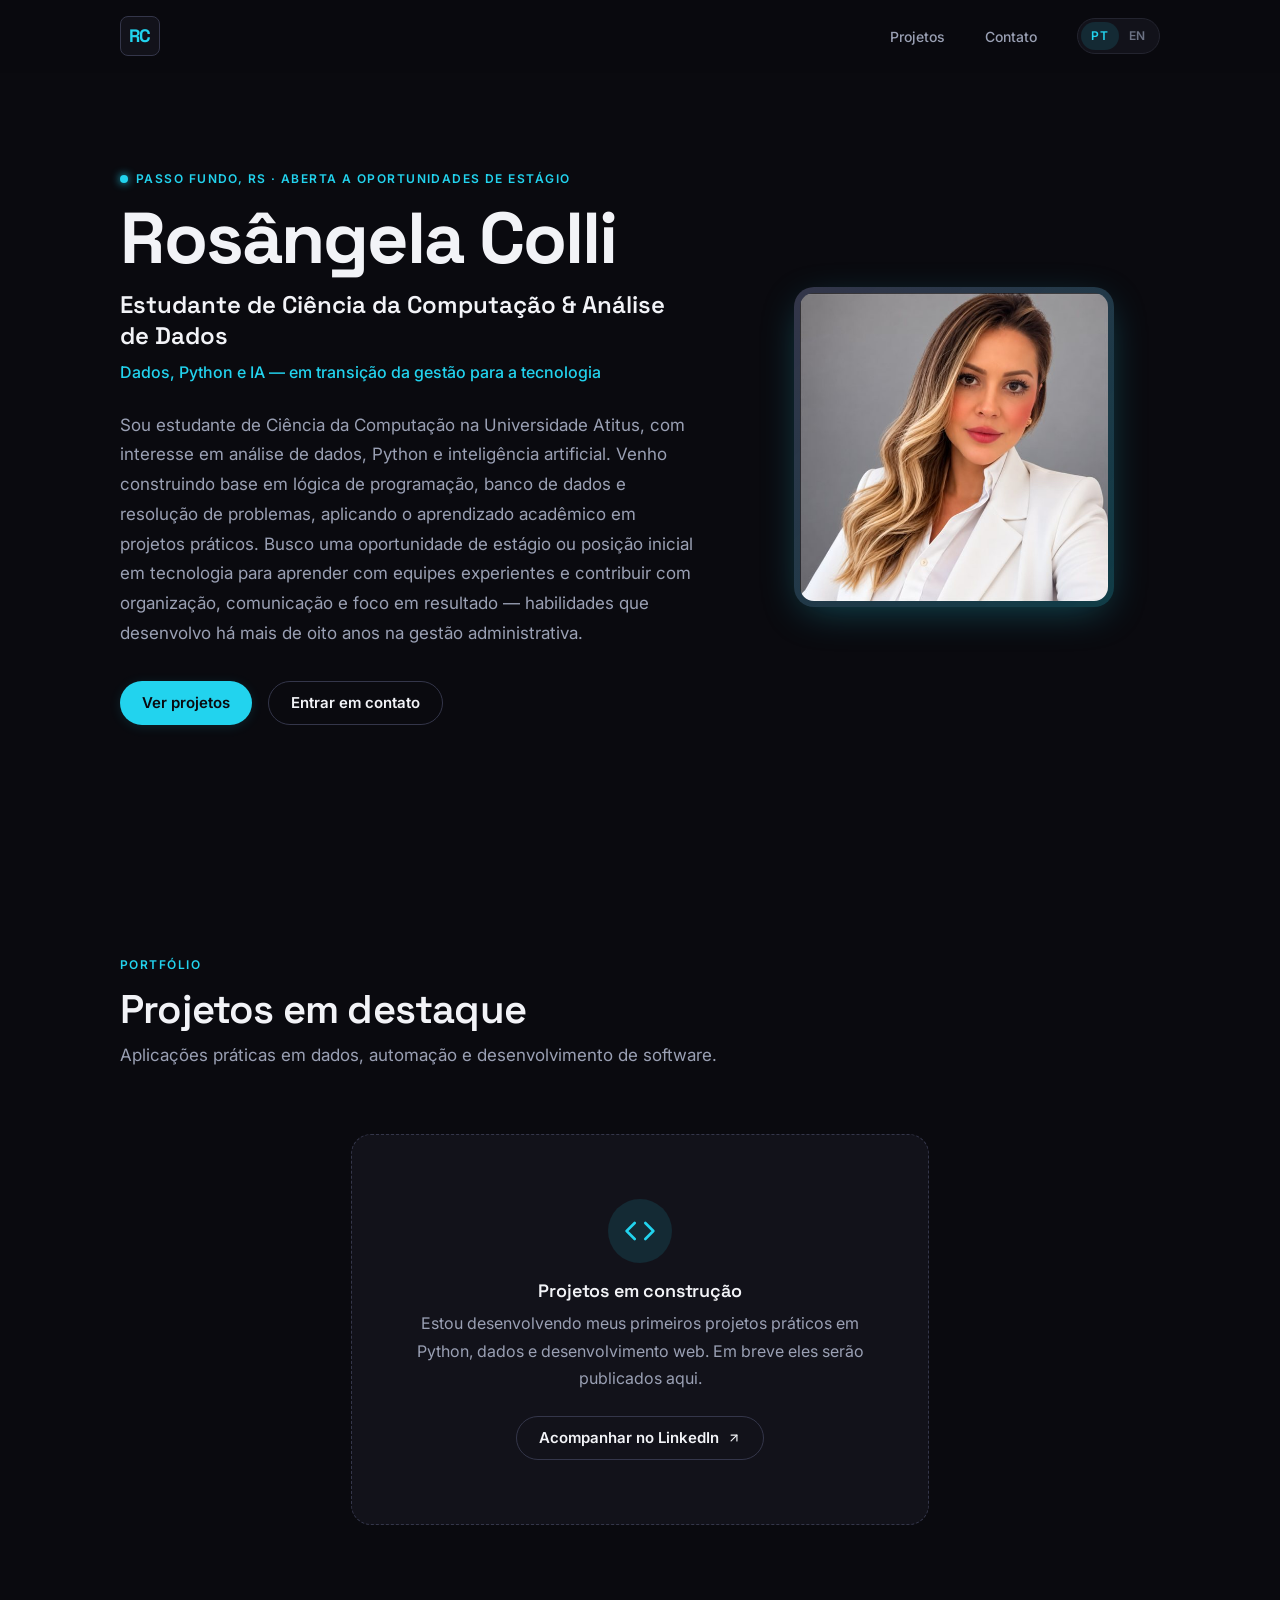
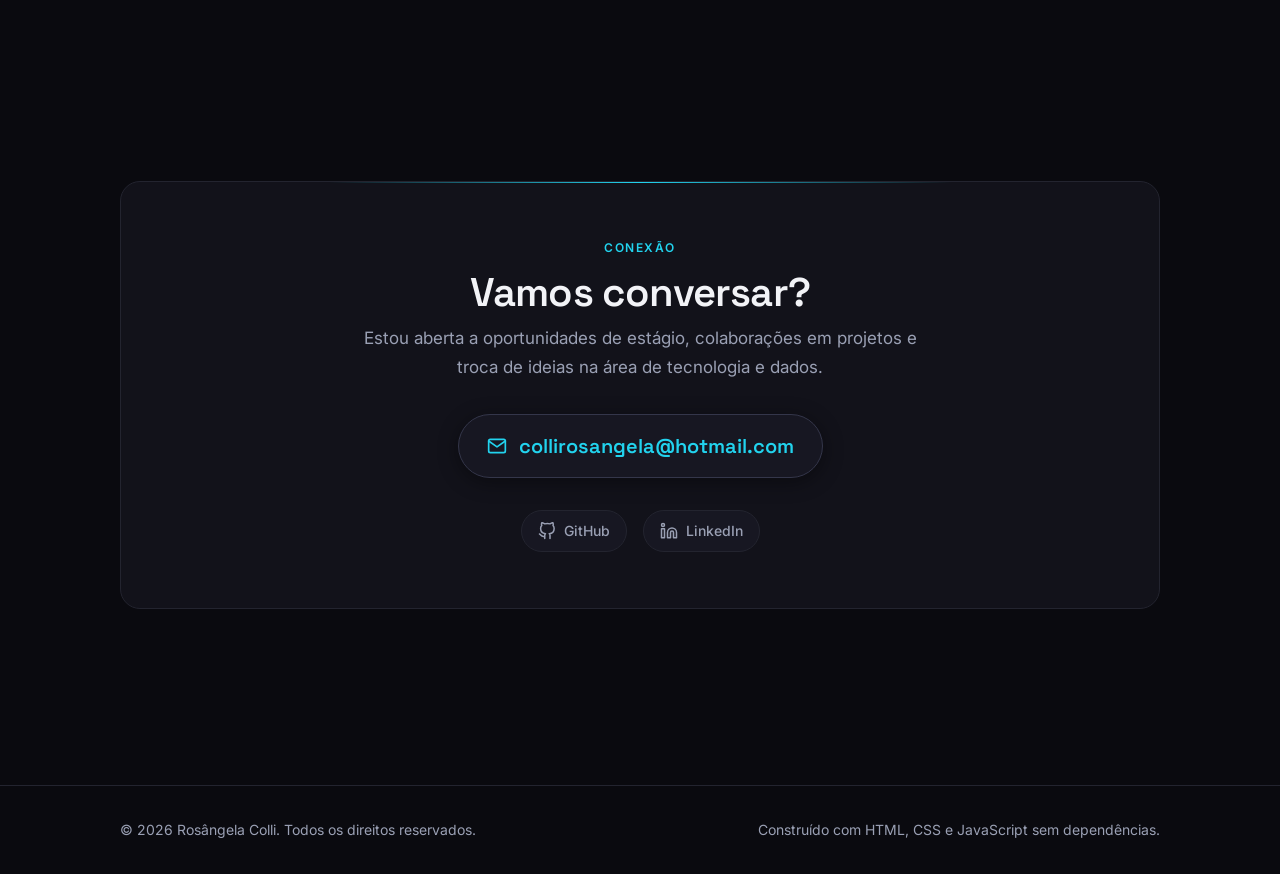
==== index.html @ 68113708 "cria estrutura inicial do site pessoal e portfólio" ====
<!DOCTYPE html>
<html lang="pt-BR">
<head>
  <meta charset="UTF-8">
  <meta name="viewport" content="width=device-width, initial-scale=1.0">
  <title data-i18n="meta.title">Rosângela Colli — Estudante de Ciência da Computação &amp; Análise de Dados</title>
  <meta name="description" content="Portfólio de Rosângela Colli. Estudante de Ciência da Computação e Análise de Dados. Projetos em Python, Dados e Inteligência Artificial." data-i18n-attr="content:meta.description">
  <meta name="author" content="Rosângela Colli">

  <!-- Open Graph / Redes Sociais -->
  <meta property="og:type" content="website">
  <meta property="og:url" content="https://rosangelacolli01-cloud.github.io/">
  <meta property="og:title" content="Rosângela Colli — Estudante de Ciência da Computação &amp; Análise de Dados">
  <meta property="og:description" content="Portfólio de Rosângela Colli. Estudante de Ciência da Computação e Análise de Dados. Projetos em Python, Dados e Inteligência Artificial.">
  <meta property="og:image" content="https://rosangelacolli01-cloud.github.io/assets/img/foto-perfil.jpg">
  
  <!-- Twitter Card -->
  <meta name="twitter:card" content="summary">
  <meta name="twitter:title" content="Rosângela Colli — Estudante de Ciência da Computação &amp; Análise de Dados">
  <meta name="twitter:description" content="Portfólio de Rosângela Colli. Estudante de Ciência da Computação e Análise de Dados.">
  <meta name="twitter:image" content="https://rosangelacolli01-cloud.github.io/assets/img/foto-perfil.jpg">

  <!-- Favicon -->
  <link rel="icon" type="image/svg+xml" href="assets/img/favicon.svg">

  <!-- Pré-conexão e Fontes Google (Space Grotesk & Inter) -->
  <link rel="preconnect" href="https://fonts.googleapis.com">
  <link rel="preconnect" href="https://fonts.gstatic.com" crossorigin>
  <link href="https://fonts.googleapis.com/css2?family=Inter:wght@400;500;600&family=Space+Grotesk:wght@600;700&display=swap" rel="stylesheet">

  <!-- Estilos CSS -->
  <link rel="stylesheet" href="assets/css/tokens.css">
  <link rel="stylesheet" href="assets/css/base.css">
  <link rel="stylesheet" href="assets/css/components.css">

  <!-- Dados Estruturados JSON-LD -->
  <script type="application/ld+json">
  {
    "@context": "https://schema.org",
    "@type": "Person",
    "name": "Rosângela Colli",
    "url": "https://rosangelacolli01-cloud.github.io/",
    "jobTitle": "Estudante de Ciência da Computação & Análise de Dados",
    "sameAs": [
      "https://github.com/rosangelacolli01-cloud",
      "https://www.linkedin.com/in/rosangelacolli"
    ]
  }
  </script>
</head>
<body>

  <!-- Link de Pular para o Conteúdo Acessível -->
  <a href="#main-content" class="skip-link" data-i18n="a11y.skip-link">Pular para o conteúdo principal</a>

  <!-- Cabeçalho Fixo -->
  <header class="site-header">
    <div class="container header-inner">
      <a href="#inicio" class="brand-mark" aria-label="Rosângela Colli — Início">RC</a>

      <div class="header-actions">
        <nav class="site-nav" aria-label="Navegação principal" data-i18n-attr="aria-label:a11y.nav-label">
          <ul class="nav-links">
            <li><a href="#projetos" class="nav-link" data-i18n="nav.projects">Projetos</a></li>
            <li><a href="#contato" class="nav-link" data-i18n="nav.contact">Contato</a></li>
          </ul>
        </nav>

        <!-- Seletor de Idioma -->
        <div class="lang-toggle" role="group" aria-label="Selecionar idioma" data-i18n-attr="aria-label:a11y.lang-select">
          <button type="button" class="lang-btn" data-lang-btn="pt" aria-pressed="true">PT</button>
          <button type="button" class="lang-btn" data-lang-btn="en" aria-pressed="false">EN</button>
        </div>
      </div>
    </div>
  </header>

  <main id="main-content">

    <!-- Seção Hero -->
    <section id="inicio" class="hero-section" aria-labelledby="hero-name">
      <div class="container">
        <div class="hero-grid">
          <div class="hero-content reveal">
            <div class="eyebrow">
              <span class="pulse-dot" aria-hidden="true"></span>
              <span data-i18n="hero.eyebrow">Passo Fundo, RS · Aberta a oportunidades de estágio</span>
            </div>
            <h1 id="hero-name" class="hero-title" data-i18n="hero.name">Rosângela Colli</h1>
            <p class="hero-role" data-i18n="hero.role">Estudante de Ciência da Computação &amp; Análise de Dados</p>
            <p class="hero-subtitle" data-i18n="hero.subtitle">Dados, Python e IA — em transição da gestão para a tecnologia</p>
            <p class="hero-bio" data-i18n="hero.bio">
              Sou estudante de Ciência da Computação na Universidade Atitus, com interesse em análise de dados, Python e inteligência artificial. Venho construindo base em lógica de programação, banco de dados e resolução de problemas, aplicando o aprendizado acadêmico em projetos práticos. Busco uma oportunidade de estágio ou posição inicial em tecnologia para aprender com equipes experientes e contribuir com organização, comunicação e foco em resultado — habilidades que desenvolvo há mais de oito anos na gestão administrativa.
            </p>
            <div class="hero-cta-group">
              <a href="#projetos" class="btn btn-primary" data-i18n="hero.cta-projects">Ver projetos</a>
              <a href="#contato" class="btn btn-ghost" data-i18n="hero.cta-contact">Entrar em contato</a>
            </div>
          </div>

          <div class="hero-media reveal">
            <div class="profile-frame">
              <img src="assets/img/foto-perfil.jpg" alt="Foto de perfil de Rosângela Colli" class="profile-img" width="600" height="600" data-i18n-attr="alt:a11y.profile-photo">
            </div>
          </div>
        </div>
      </div>
    </section>

    <!-- Seção Projetos -->
    <section id="projetos" class="content-section" aria-labelledby="projects-heading">
      <div class="container">
        <div class="section-header reveal">
          <span class="eyebrow" data-i18n="projects.eyebrow">Portfólio</span>
          <h2 id="projects-heading" class="section-title" data-i18n="projects.title">Projetos em destaque</h2>
          <p class="section-subtitle" data-i18n="projects.subtitle">Aplicações práticas em dados, automação e desenvolvimento de software.</p>
        </div>

        <div id="projects-container" class="projects-grid reveal">
          <!-- Fallback Estático Sem JS (Estado Vazio Aprovado) -->
          <div class="empty-state-card">
            <div class="empty-state-icon" aria-hidden="true">
              <svg width="32" height="32" viewBox="0 0 24 24" fill="none" stroke="currentColor" stroke-width="2" stroke-linecap="round" stroke-linejoin="round">
                <polyline points="16 18 22 12 16 6"></polyline>
                <polyline points="8 6 2 12 8 18"></polyline>
              </svg>
            </div>
            <h3 class="empty-state-title font-display" data-i18n="projects.empty-title">Projetos em construção</h3>
            <p class="empty-state-desc" data-i18n="projects.empty-desc">
              Estou desenvolvendo meus primeiros projetos práticos em Python, dados e desenvolvimento web. Em breve eles serão publicados aqui.
            </p>
            <a href="https://www.linkedin.com/in/rosangelacolli" target="_blank" rel="noopener noreferrer" class="btn btn-ghost">
              <span data-i18n="projects.empty-cta">Acompanhar no LinkedIn</span>
              <svg width="14" height="14" viewBox="0 0 24 24" fill="none" stroke="currentColor" stroke-width="2" stroke-linecap="round" stroke-linejoin="round" aria-hidden="true">
                <line x1="7" y1="17" x2="17" y2="7"></line>
                <polyline points="7 7 17 7 17 17"></polyline>
              </svg>
              <span class="sr-only" data-i18n="a11y.external-link">abre em nova aba</span>
            </a>
          </div>
        </div>
      </div>
    </section>

    <!-- Seção Contato -->
    <section id="contato" class="content-section" aria-labelledby="contact-heading">
      <div class="container">
        <div class="contact-box reveal">
          <span class="eyebrow" data-i18n="contact.eyebrow">Conexão</span>
          <h2 id="contact-heading" class="section-title" data-i18n="contact.title">Vamos conversar?</h2>
          <p class="contact-desc" data-i18n="contact.subtitle">
            Estou aberta a oportunidades de estágio, colaborações em projetos e troca de ideias na área de tecnologia e dados.
          </p>

          <a href="mailto:collirosangela@hotmail.com?subject=Contato%20pelo%20portf%C3%B3lio%20%E2%80%94%20Ros%C3%A2ngela%20Colli" class="email-highlight-link">
            <svg width="20" height="20" viewBox="0 0 24 24" fill="none" stroke="currentColor" stroke-width="2" stroke-linecap="round" stroke-linejoin="round" aria-hidden="true">
              <path d="M4 4h16c1.1 0 2 .9 2 2v12c0 1.1-.9 2-2 2H4c-1.1 0-2-.9-2-2V6c0-1.1.9-2 2-2z"></path>
              <polyline points="22,6 12,13 2,6"></polyline>
            </svg>
            <span>collirosangela@hotmail.com</span>
          </a>

          <ul class="social-links-list">
            <li>
              <a href="https://github.com/rosangelacolli01-cloud" target="_blank" rel="noopener noreferrer" class="social-pill">
                <svg width="18" height="18" viewBox="0 0 24 24" fill="none" stroke="currentColor" stroke-width="2" stroke-linecap="round" stroke-linejoin="round" aria-hidden="true">
                  <path d="M9 19c-5 1.5-5-2.5-7-3m14 6v-3.87a3.37 3.37 0 0 0-.94-2.61c3.14-.35 6.44-1.54 6.44-7A5.44 5.44 0 0 0 20 4.77 5.07 5.07 0 0 0 19.91 1S18.73.65 16 2.48a13.38 13.38 0 0 0-7 0C6.27.65 5.09 1 5.09 1A5.07 5.07 0 0 0 5 4.77a5.44 5.44 0 0 0-1.5 3.78c0 5.42 3.3 6.61 6.44 7A3.37 3.37 0 0 0 9 18.13V22"></path>
                </svg>
                <span data-i18n="contact.social-github">GitHub</span>
                <span class="sr-only" data-i18n="a11y.external-link">abre em nova aba</span>
              </a>
            </li>
            <li>
              <a href="https://www.linkedin.com/in/rosangelacolli" target="_blank" rel="noopener noreferrer" class="social-pill">
                <svg width="18" height="18" viewBox="0 0 24 24" fill="none" stroke="currentColor" stroke-width="2" stroke-linecap="round" stroke-linejoin="round" aria-hidden="true">
                  <path d="M16 8a6 6 0 0 1 6 6v7h-4v-7a2 2 0 0 0-2-2 2 2 0 0 0-2 2v7h-4v-7a6 6 0 0 1 6-6z"></path>
                  <rect x="2" y="9" width="4" height="12"></rect>
                  <circle cx="4" cy="4" r="2"></circle>
                </svg>
                <span data-i18n="contact.social-linkedin">LinkedIn</span>
                <span class="sr-only" data-i18n="a11y.external-link">abre em nova aba</span>
              </a>
            </li>
          </ul>
        </div>
      </div>
    </section>

  </main>

  <!-- Rodapé -->
  <footer class="site-footer">
    <div class="container footer-inner">
      <p>
        &copy; <span id="current-year">2026</span> Rosângela Colli. <span data-i18n="footer.rights">Todos os direitos reservados.</span>
      </p>
      <p data-i18n="footer.built-with">
        Construído com HTML, CSS e JavaScript sem dependências.
      </p>
    </div>
  </footer>

  <!-- Script Principal Modular -->
  <script type="module" src="assets/js/main.js"></script>
</body>
</html>
---- assets/css/tokens.css ----
/**
 * Design Tokens — Rosângela Colli Portfolio
 * Fonte da verdade: AGENTS.md §4.2–4.4
 */

:root {
  /* Superfícies */
  --bg:            #0a0a0f;  /* fundo da página */
  --bg-elevated:   #12121a;  /* cards, header */
  --bg-subtle:     #171722;  /* hover, inputs */
  --border:        #23242f;  /* bordas 1px */
  --border-strong: #34364a;

  /* Texto */
  --text:          #f2f3f7;
  --text-muted:    #9aa0b4;
  --text-faint:    #6b7183;

  /* Acento */
  --accent:        #22d3ee;
  --accent-strong: #06b6d4;
  --accent-soft:   rgba(34, 211, 238, 0.12);
  --accent-glow:   rgba(34, 211, 238, 0.35);

  /* Semânticas */
  --focus-ring:    #22d3ee;
  --danger:        #f87171;

  /* Tipografia */
  --font-display: 'Space Grotesk', system-ui, -apple-system, BlinkMacSystemFont, 'Segoe UI', Roboto, sans-serif;
  --font-body:    'Inter', system-ui, -apple-system, BlinkMacSystemFont, 'Segoe UI', Roboto, sans-serif;

  /* Espaçamento base 4px */
  --space-1:  0.25rem;  /* 4px */
  --space-2:  0.5rem;   /* 8px */
  --space-3:  0.75rem;  /* 12px */
  --space-4:  1rem;     /* 16px */
  --space-6:  1.5rem;   /* 24px */
  --space-8:  2rem;     /* 32px */
  --space-12: 3rem;     /* 48px */
  --space-16: 4rem;     /* 64px */
  --space-24: 6rem;     /* 96px */
  --space-32: 8rem;     /* 128px */

  /* Raio de curvatura */
  --radius-sm:   8px;
  --radius:      14px;
  --radius-lg:   20px;
  --radius-full: 999px;

  /* Layout */
  --container-max: 1120px;
  --container-padding: clamp(1.25rem, 5vw, 2.5rem);
  --section-padding: clamp(4rem, 10vw, 8rem);

  /* Transições suaves */
  --transition-fast: 150ms cubic-bezier(0.4, 0, 0.2, 1);
  --transition-normal: 240ms cubic-bezier(0.4, 0, 0.2, 1);
}
---- assets/css/base.css ----
/**
 * Base CSS — Reset, Tipografia e Fundamentos Acessíveis
 * Fonte da verdade: AGENTS.md §4.3 & §8
 */

*,
*::before,
*::after {
  box-sizing: border-box;
  margin: 0;
  padding: 0;
}

html {
  scroll-behavior: smooth;
  -webkit-text-size-adjust: 100%;
  color-scheme: dark;
}

body {
  min-height: 100vh;
  background-color: var(--bg);
  color: var(--text);
  font-family: var(--font-body);
  font-size: 1.0625rem;
  line-height: 1.7;
  text-rendering: optimizeLegibility;
  -webkit-font-smoothing: antialiased;
  -moz-osx-font-smoothing: grayscale;
  overflow-x: hidden;
}

/* Tipografia */
h1, h2, h3, h4, .font-display {
  font-family: var(--font-display);
  color: var(--text);
  font-feature-settings: "cv02", "cv03", "cv04", "cv11";
  text-wrap: balance;
}

h1 {
  font-size: clamp(2.5rem, 6vw, 4.5rem);
  font-weight: 700;
  line-height: 1.05;
  letter-spacing: -0.03em;
}

h2 {
  font-size: clamp(1.75rem, 3.5vw, 2.5rem);
  font-weight: 600;
  line-height: 1.15;
  letter-spacing: -0.02em;
}

h3 {
  font-size: 1.125rem;
  font-weight: 600;
  line-height: 1.3;
  letter-spacing: -0.01em;
}

p {
  max-width: 65ch;
  color: var(--text-muted);
}

a {
  color: inherit;
  text-decoration: none;
  transition: color var(--transition-fast);
}

img, svg {
  display: block;
  max-width: 100%;
}

button {
  font: inherit;
  border: none;
  background: none;
  cursor: pointer;
  color: inherit;
}

/* Foco Acessível Obrigatório */
:focus-visible {
  outline: 2px solid var(--focus-ring);
  outline-offset: 3px;
}

:focus:not(:focus-visible) {
  outline: none;
}

/* Skip link acessível */
.skip-link {
  position: absolute;
  top: -100px;
  left: 1.5rem;
  z-index: 1000;
  padding: 0.75rem 1.25rem;
  background: var(--accent);
  color: #0a0a0f;
  font-weight: 600;
  font-size: 0.875rem;
  border-radius: var(--radius-sm);
  box-shadow: 0 4px 20px var(--accent-glow);
  transition: top var(--transition-fast);
}

.skip-link:focus {
  top: 1.5rem;
}

/* Utilitário para leitores de tela */
.sr-only {
  position: absolute;
  width: 1px;
  height: 1px;
  padding: 0;
  margin: -1px;
  overflow: hidden;
  clip: rect(0, 0, 0, 0);
  white-space: nowrap;
  border: 0;
}

/* Container de layout */
.container {
  width: 100%;
  max-width: var(--container-max);
  margin-inline: auto;
  padding-inline: var(--container-padding);
}

/* Respeito a preferências de movimento reduzido */
@media (prefers-reduced-motion: reduce) {
  html {
    scroll-behavior: auto;
  }

  *,
  *::before,
  *::after {
    animation-duration: 0.01ms !important;
    animation-iteration-count: 1 !important;
    transition-duration: 0.01ms !important;
    scroll-behavior: auto !important;
  }
}
---- assets/css/components.css ----
/**
 * Components CSS — Rosângela Colli Portfolio
 * Design System: Dark moderno, técnico e elegante
 */

/* ==========================================================================
   Header & Navegação
   ========================================================================== */

.site-header {
  position: sticky;
  top: 0;
  z-index: 100;
  width: 100%;
  background-color: rgba(10, 10, 15, 0.85);
  backdrop-filter: blur(12px);
  -webkit-backdrop-filter: blur(12px);
  border-bottom: 1px solid transparent;
  transition: border-color var(--transition-normal), background-color var(--transition-normal);
}

.site-header.scrolled {
  border-bottom-color: var(--border);
  background-color: rgba(10, 10, 15, 0.95);
}

.header-inner {
  display: flex;
  align-items: center;
  justify-content: space-between;
  height: 4.5rem;
  gap: var(--space-4);
}

/* Monograma */
.brand-mark {
  display: inline-flex;
  align-items: center;
  justify-content: center;
  width: 2.5rem;
  height: 2.5rem;
  border-radius: var(--radius-sm);
  background-color: var(--bg-elevated);
  border: 1px solid var(--border-strong);
  color: var(--accent);
  font-family: var(--font-display);
  font-weight: 700;
  font-size: 1.125rem;
  letter-spacing: -0.04em;
  transition: border-color var(--transition-fast), box-shadow var(--transition-fast), transform var(--transition-fast);
}

.brand-mark:hover {
  border-color: var(--accent);
  box-shadow: 0 0 16px var(--accent-glow);
  transform: translateY(-1px);
}

/* Links do Header */
.header-actions {
  display: flex;
  align-items: center;
  gap: clamp(1rem, 3vw, 2rem);
}

.nav-links {
  display: flex;
  align-items: center;
  gap: clamp(0.75rem, 2.5vw, 1.5rem);
  list-style: none;
}

.nav-link {
  font-size: 0.875rem;
  font-weight: 500;
  color: var(--text-muted);
  padding: 0.375rem 0.5rem;
  border-radius: var(--radius-sm);
  transition: color var(--transition-fast);
}

.nav-link:hover {
  color: var(--text);
}

.nav-link.active {
  color: var(--accent);
}

/* Seletor de Idioma */
.lang-toggle {
  display: inline-flex;
  align-items: center;
  padding: 0.2rem;
  background-color: var(--bg-elevated);
  border: 1px solid var(--border);
  border-radius: var(--radius-full);
}

.lang-btn {
  font-size: 0.75rem;
  font-weight: 600;
  letter-spacing: 0.05em;
  color: var(--text-faint);
  padding: 0.25rem 0.625rem;
  border-radius: var(--radius-full);
  transition: all var(--transition-fast);
}

.lang-btn:hover {
  color: var(--text);
}

.lang-btn[aria-pressed="true"] {
  background-color: var(--accent-soft);
  color: var(--accent);
}

/* ==========================================================================
   Botões e Links de Ação
   ========================================================================== */

.btn {
  display: inline-flex;
  align-items: center;
  justify-content: center;
  gap: var(--space-2);
  padding: 0.75rem 1.375rem;
  font-size: 0.9375rem;
  font-weight: 600;
  border-radius: var(--radius-full);
  line-height: 1.2;
  white-space: nowrap;
  transition: all var(--transition-fast);
  cursor: pointer;
}

.btn-primary {
  background-color: var(--accent);
  color: #0a0a0f;
  box-shadow: 0 2px 12px var(--accent-soft);
}

.btn-primary:hover {
  background-color: var(--accent-strong);
  box-shadow: 0 4px 20px var(--accent-glow);
  transform: translateY(-1px);
}

.btn-primary:active {
  transform: scale(0.98);
}

.btn-ghost {
  background-color: transparent;
  color: var(--text);
  border: 1px solid var(--border-strong);
}

.btn-ghost:hover {
  border-color: var(--accent);
  color: var(--accent);
  background-color: var(--accent-soft);
  transform: translateY(-1px);
}

.btn-ghost:active {
  transform: scale(0.98);
}

/* ==========================================================================
   Eyebrow / Badges
   ========================================================================== */

.eyebrow {
  display: inline-flex;
  align-items: center;
  gap: 0.5rem;
  font-size: 0.75rem;
  font-weight: 600;
  text-transform: uppercase;
  letter-spacing: 0.12em;
  color: var(--accent);
  margin-bottom: var(--space-3);
}

.pulse-dot {
  width: 8px;
  height: 8px;
  border-radius: 50%;
  background-color: var(--accent);
  box-shadow: 0 0 8px var(--accent);
  animation: pulse 2s infinite ease-in-out;
}

@keyframes pulse {
  0%, 100% {
    opacity: 1;
    transform: scale(1);
  }
  50% {
    opacity: 0.4;
    transform: scale(0.85);
  }
}

/* ==========================================================================
   Seção Hero
   ========================================================================== */

.hero-section {
  padding-block: clamp(3rem, 8vw, 6rem);
}

.hero-grid {
  display: grid;
  grid-template-columns: 1fr;
  gap: var(--space-8);
  align-items: center;
}

@media (min-width: 900px) {
  .hero-grid {
    grid-template-columns: 1.4fr 1fr;
    gap: var(--space-12);
  }
}

.hero-content {
  display: flex;
  flex-direction: column;
}

.hero-title {
  margin-bottom: var(--space-3);
}

.hero-role {
  font-family: var(--font-display);
  font-size: clamp(1.125rem, 2.5vw, 1.5rem);
  font-weight: 600;
  color: var(--text);
  line-height: 1.3;
  margin-bottom: var(--space-2);
}

.hero-subtitle {
  font-size: 1rem;
  font-weight: 500;
  color: var(--accent);
  margin-bottom: var(--space-6);
}

.hero-bio {
  font-size: 1.0625rem;
  color: var(--text-muted);
  line-height: 1.75;
  margin-bottom: var(--space-8);
}

.hero-cta-group {
  display: flex;
  flex-wrap: wrap;
  gap: var(--space-4);
}

.hero-media {
  display: flex;
  justify-content: center;
  align-items: center;
}

.profile-frame {
  position: relative;
  width: clamp(220px, 45vw, 320px);
  aspect-ratio: 1 / 1;
  border-radius: var(--radius-lg);
  padding: 6px;
  background: linear-gradient(135deg, var(--border-strong) 0%, rgba(34, 211, 238, 0.25) 100%);
  box-shadow: 0 10px 40px -10px var(--accent-glow);
}

.profile-img {
  width: 100%;
  height: 100%;
  object-fit: cover;
  border-radius: calc(var(--radius-lg) - 6px);
  background-color: var(--bg-elevated);
}

/* ==========================================================================
   Seções Gerais e Cabeçalhos
   ========================================================================== */

.content-section {
  padding-block: var(--section-padding);
}

.section-header {
  margin-bottom: clamp(2.5rem, 5vw, 4rem);
}

.section-header.text-center {
  text-align: center;
}

.section-header.text-center .eyebrow {
  justify-content: center;
}

.section-header.text-center p {
  margin-inline: auto;
}

.section-title {
  margin-bottom: var(--space-2);
}

.section-subtitle {
  font-size: 1.0625rem;
  color: var(--text-muted);
}

/* ==========================================================================
   Grid de Projetos e Cards
   ========================================================================== */

.projects-grid {
  display: grid;
  grid-template-columns: 1fr;
  gap: 1.5rem;
}

@media (min-width: 640px) {
  .projects-grid {
    grid-template-columns: repeat(auto-fit, minmax(300px, 1fr));
  }
}

.project-card {
  display: flex;
  flex-direction: column;
  background-color: var(--bg-elevated);
  border: 1px solid var(--border);
  border-radius: var(--radius);
  overflow: hidden;
  transition: transform 180ms ease, border-color 180ms ease, box-shadow 180ms ease;
}

.project-card:hover,
.project-card:focus-within {
  transform: translateY(-2px);
  border-color: var(--accent);
  box-shadow: 0 8px 30px -10px var(--accent-soft);
}

.project-card-media {
  position: relative;
  width: 100%;
  aspect-ratio: 16 / 10;
  background-color: var(--bg-subtle);
  border-bottom: 1px solid var(--border);
  overflow: hidden;
}

.project-card-img {
  width: 100%;
  height: 100%;
  object-fit: cover;
}

.project-placeholder {
  display: flex;
  align-items: center;
  justify-content: center;
  width: 100%;
  height: 100%;
  font-family: var(--font-display);
  font-size: 2rem;
  font-weight: 700;
  color: var(--accent);
  background: radial-gradient(circle at center, var(--bg-subtle) 0%, var(--bg-elevated) 100%);
}

.project-card-body {
  display: flex;
  flex-direction: column;
  flex: 1;
  padding: 1.5rem;
}

.project-card-header {
  display: flex;
  align-items: baseline;
  justify-content: space-between;
  gap: var(--space-2);
  margin-bottom: var(--space-2);
}

.project-card-title {
  color: var(--text);
}

.project-card-year {
  font-size: 0.8125rem;
  font-weight: 500;
  color: var(--text-faint);
}

.project-card-desc {
  font-size: 0.9375rem;
  color: var(--text-muted);
  line-height: 1.6;
  margin-bottom: var(--space-4);
  display: -webkit-box;
  -webkit-line-clamp: 3;
  -webkit-box-orient: vertical;
  overflow: hidden;
}

.project-tags {
  display: flex;
  flex-wrap: wrap;
  gap: 0.5rem;
  margin-top: auto;
  margin-bottom: var(--space-4);
  list-style: none;
}

.tag-item {
  font-size: 0.75rem;
  font-weight: 500;
  color: var(--text-muted);
  background-color: var(--bg-subtle);
  border: 1px solid var(--border);
  padding: 0.25rem 0.625rem;
  border-radius: var(--radius-full);
}

.project-links {
  display: flex;
  align-items: center;
  gap: var(--space-4);
  padding-top: var(--space-3);
  border-top: 1px solid var(--border);
}

.project-link-item {
  display: inline-flex;
  align-items: center;
  gap: 0.375rem;
  font-size: 0.875rem;
  font-weight: 600;
  color: var(--text);
  transition: color var(--transition-fast);
}

.project-link-item:hover {
  color: var(--accent);
}

/* Estado Vazio de Projetos */
.empty-state-card {
  display: flex;
  flex-direction: column;
  align-items: center;
  text-align: center;
  padding: clamp(2.5rem, 6vw, 4rem) clamp(1.5rem, 4vw, 3rem);
  background-color: var(--bg-elevated);
  border: 1px dashed var(--border-strong);
  border-radius: var(--radius-lg);
  max-width: 680px;
  margin-inline: auto;
}

.empty-state-icon {
  display: inline-flex;
  align-items: center;
  justify-content: center;
  width: 4rem;
  height: 4rem;
  border-radius: var(--radius-full);
  background-color: var(--accent-soft);
  color: var(--accent);
  margin-bottom: var(--space-4);
}

.empty-state-title {
  margin-bottom: var(--space-2);
}

.empty-state-desc {
  font-size: 1rem;
  color: var(--text-muted);
  max-width: 48ch;
  margin-bottom: var(--space-6);
}

/* ==========================================================================
   Seção Contato
   ========================================================================== */

.contact-box {
  background-color: var(--bg-elevated);
  border: 1px solid var(--border);
  border-radius: var(--radius-lg);
  padding: clamp(2rem, 5vw, 3.5rem);
  text-align: center;
  display: flex;
  flex-direction: column;
  align-items: center;
  position: relative;
  overflow: hidden;
}

.contact-box::before {
  content: '';
  position: absolute;
  top: 0;
  left: 50%;
  transform: translateX(-50%);
  width: 60%;
  height: 1px;
  background: linear-gradient(90deg, transparent 0%, var(--accent) 50%, transparent 100%);
}

.contact-desc {
  max-width: 54ch;
  margin-inline: auto;
  margin-bottom: var(--space-8);
}

.email-highlight-link {
  display: inline-flex;
  align-items: center;
  gap: 0.75rem;
  background-color: var(--bg-subtle);
  border: 1px solid var(--border-strong);
  padding: 0.875rem 1.75rem;
  border-radius: var(--radius-full);
  font-family: var(--font-display);
  font-size: clamp(1rem, 2.5vw, 1.25rem);
  font-weight: 600;
  color: var(--accent);
  box-shadow: 0 4px 20px rgba(0, 0, 0, 0.4);
  transition: all var(--transition-fast);
  margin-bottom: var(--space-8);
  word-break: break-all;
}

.email-highlight-link:hover {
  border-color: var(--accent);
  background-color: var(--accent-soft);
  transform: translateY(-2px);
  box-shadow: 0 8px 24px var(--accent-glow);
}

.social-links-list {
  display: flex;
  align-items: center;
  justify-content: center;
  gap: var(--space-4);
  list-style: none;
  flex-wrap: wrap;
}

.social-pill {
  display: inline-flex;
  align-items: center;
  gap: 0.5rem;
  padding: 0.5rem 1rem;
  font-size: 0.875rem;
  font-weight: 500;
  color: var(--text-muted);
  background-color: var(--bg-subtle);
  border: 1px solid var(--border);
  border-radius: var(--radius-full);
  transition: all var(--transition-fast);
}

.social-pill:hover {
  color: var(--text);
  border-color: var(--border-strong);
  background-color: var(--bg);
}

/* ==========================================================================
   Footer
   ========================================================================== */

.site-footer {
  border-top: 1px solid var(--border);
  padding-block: var(--space-8);
  margin-top: var(--space-12);
  background-color: var(--bg);
}

.footer-inner {
  display: flex;
  flex-direction: column;
  gap: var(--space-3);
  align-items: center;
  text-align: center;
  font-size: 0.875rem;
  color: var(--text-faint);
}

@media (min-width: 640px) {
  .footer-inner {
    flex-direction: row;
    justify-content: space-between;
    text-align: left;
  }
}

/* ==========================================================================
   Microinterações & Animações
   ========================================================================== */

.reveal {
  opacity: 0;
  transform: translateY(8px);
  transition: opacity 400ms cubic-bezier(0.2, 0.7, 0.3, 1), transform 400ms cubic-bezier(0.2, 0.7, 0.3, 1);
  will-change: opacity, transform;
}

.reveal.is-visible {
  opacity: 1;
  transform: translateY(0);
}
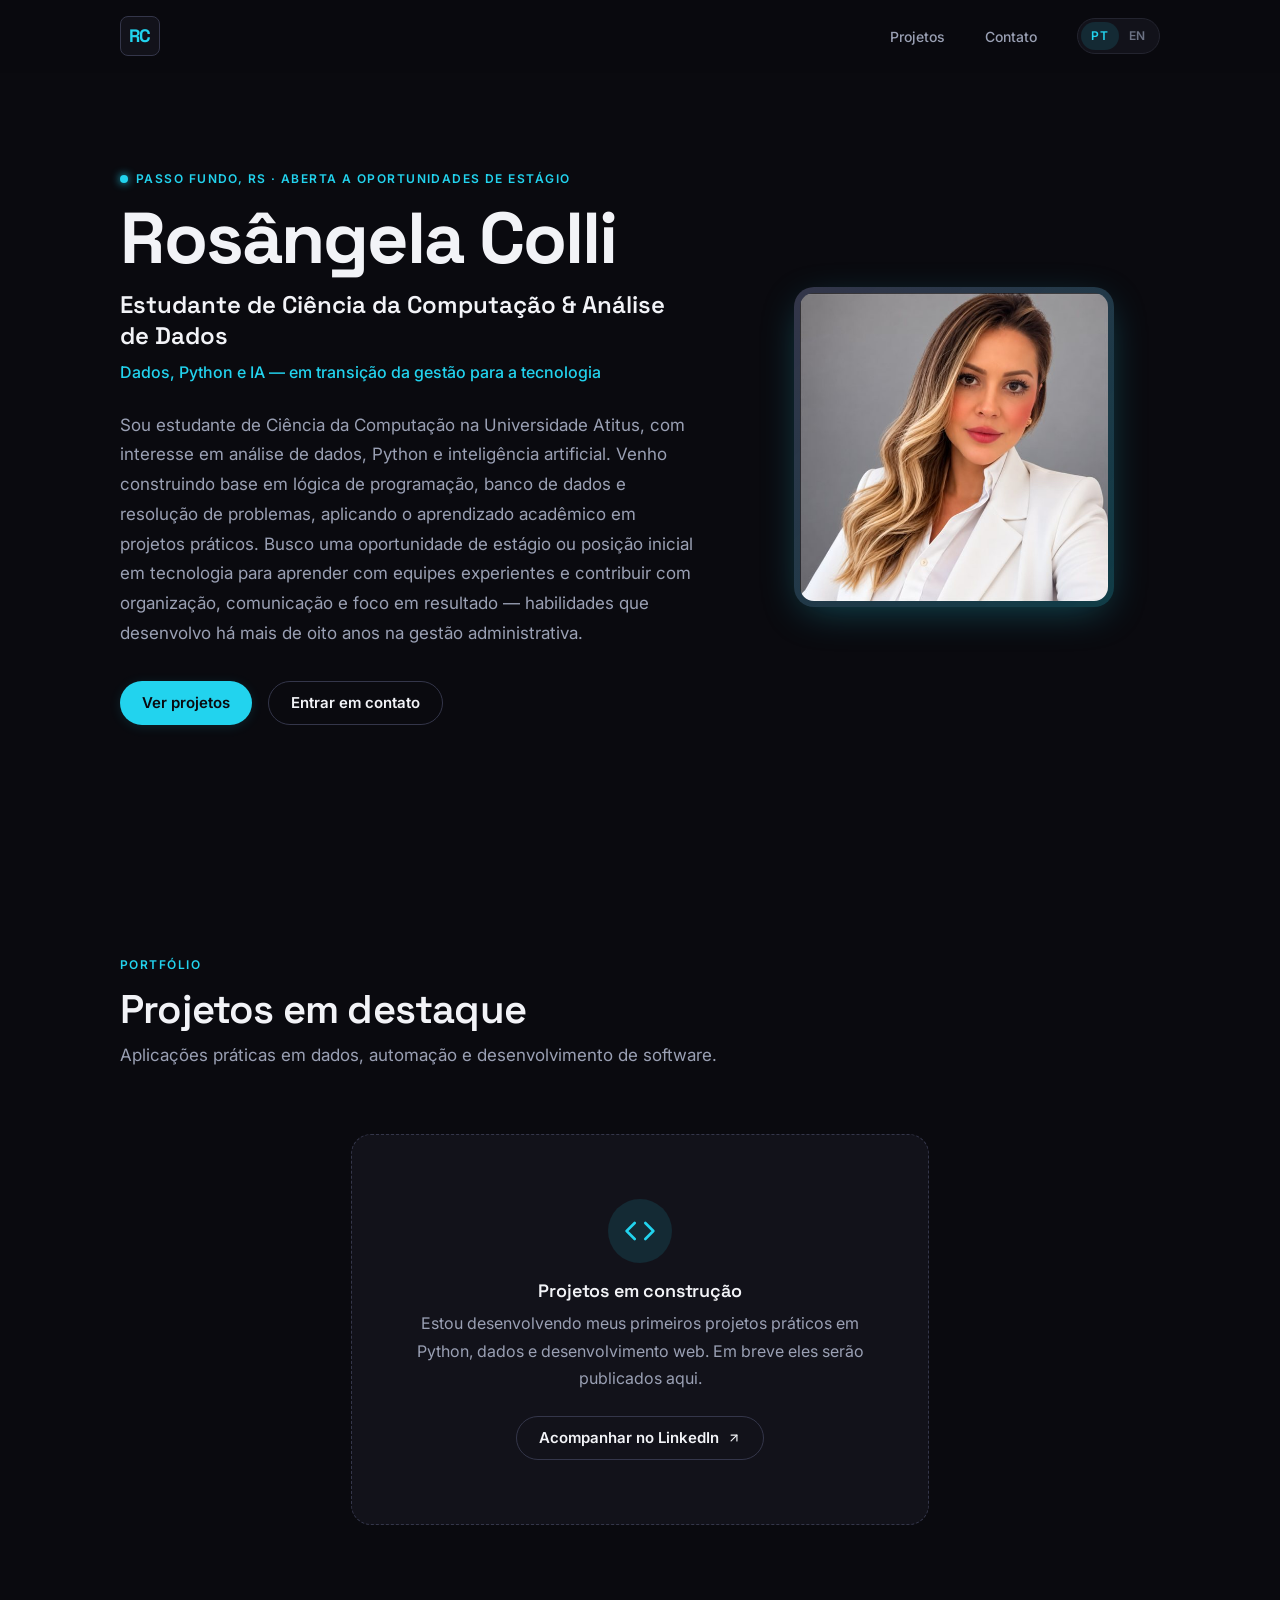
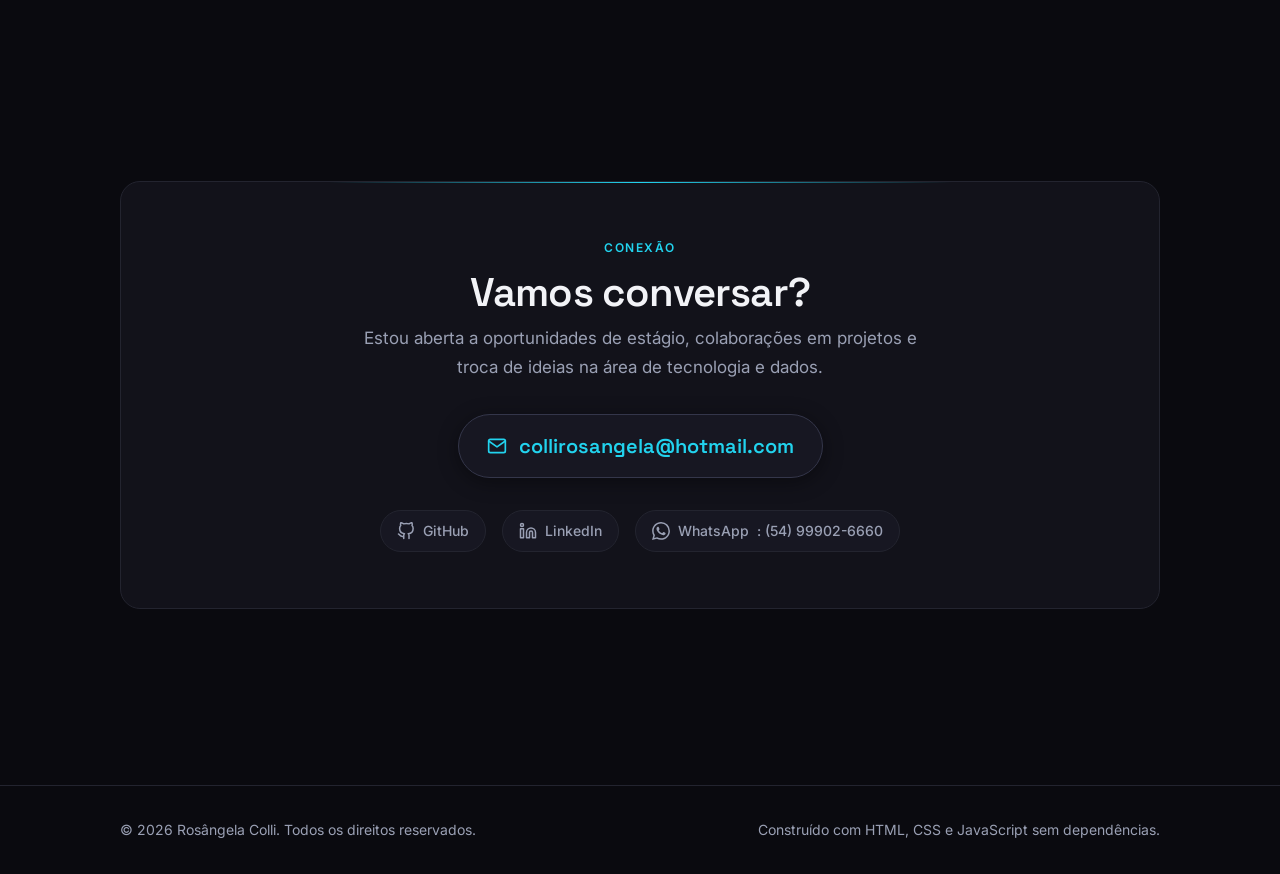
==== commit ca2b6ed8: "adiciona botão do WhatsApp na seção de contato" ====
--- a/index.html
+++ b/index.html
@@ -181,6 +181,15 @@
                 <span class="sr-only" data-i18n="a11y.external-link">abre em nova aba</span>
               </a>
             </li>
+            <li>
+              <a href="https://wa.me/5554999026660" target="_blank" rel="noopener noreferrer" class="social-pill whatsapp" aria-label="WhatsApp: (54) 99902-6660">
+                <svg width="18" height="18" viewBox="0 0 24 24" fill="currentColor" aria-hidden="true">
+                  <path d="M17.472 14.382c-.297-.149-1.758-.867-2.03-.967-.273-.099-.471-.148-.67.15-.197.297-.767.966-.94 1.164-.173.199-.347.223-.644.075-.297-.15-1.255-.463-2.39-1.475-.883-.788-1.48-1.761-1.653-2.059-.173-.297-.018-.458.13-.606.134-.133.298-.347.446-.52.149-.174.198-.298.298-.497.099-.198.05-.371-.025-.52-.075-.149-.669-1.612-.916-2.207-.242-.579-.487-.5-.669-.51-.173-.008-.371-.01-.57-.01-.198 0-.52.074-.792.372-.272.297-1.04 1.016-1.04 2.479 0 1.462 1.065 2.875 1.213 3.074.149.198 2.096 3.2 5.077 4.487.709.306 1.262.489 1.694.625.712.227 1.36.195 1.871.118.571-.085 1.758-.719 2.006-1.413.248-.694.248-1.289.173-1.413-.074-.124-.272-.198-.57-.347m-5.421 7.403h-.004a9.87 9.87 0 01-5.031-1.378l-.361-.214-3.741.982.998-3.648-.235-.374a9.86 9.86 0 01-1.51-5.26c.001-5.45 4.436-9.884 9.888-9.884 2.64 0 5.122 1.03 6.988 2.898a9.825 9.825 0 012.893 6.994c-.003 5.45-4.437 9.884-9.885 9.884m8.413-18.297A11.815 11.815 0 0012.05 0C5.495 0 .16 5.335.157 11.892c0 2.096.547 4.142 1.588 5.945L.057 24l6.305-1.654a11.882 11.882 0 005.683 1.448h.005c6.554 0 11.89-5.335 11.893-11.893a11.821 11.821 0 00-3.48-8.413Z"/>
+                </svg>
+                <span data-i18n="contact.social-whatsapp">WhatsApp</span>: (54) 99902-6660
+                <span class="sr-only" data-i18n="a11y.external-link">abre em nova aba</span>
+              </a>
+            </li>
           </ul>
         </div>
       </div>
--- a/assets/css/components.css
+++ b/assets/css/components.css
@@ -584,6 +584,12 @@
   background-color: var(--bg);
 }
 
+.social-pill.whatsapp:hover {
+  border-color: #25d366;
+  color: #25d366;
+  background-color: rgba(37, 211, 102, 0.08);
+}
+
 /* ==========================================================================
    Footer
    ========================================================================== */
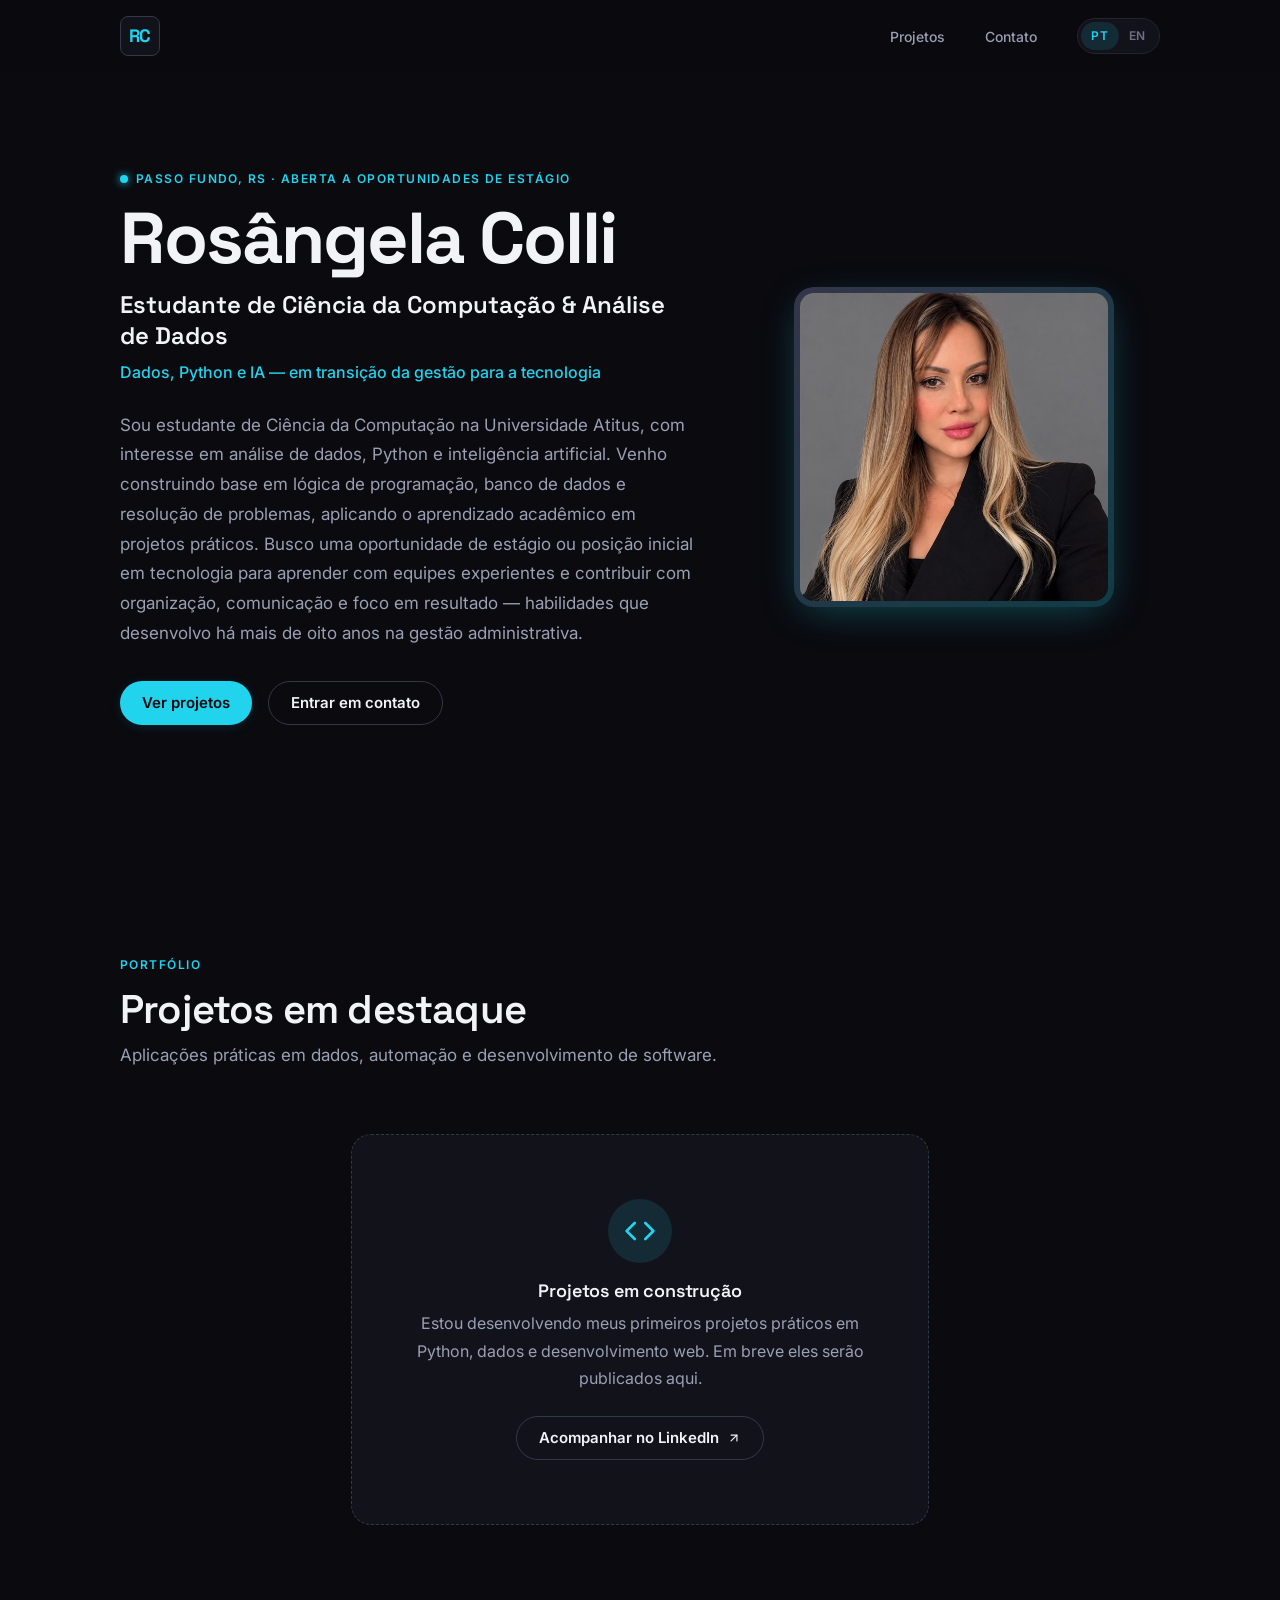
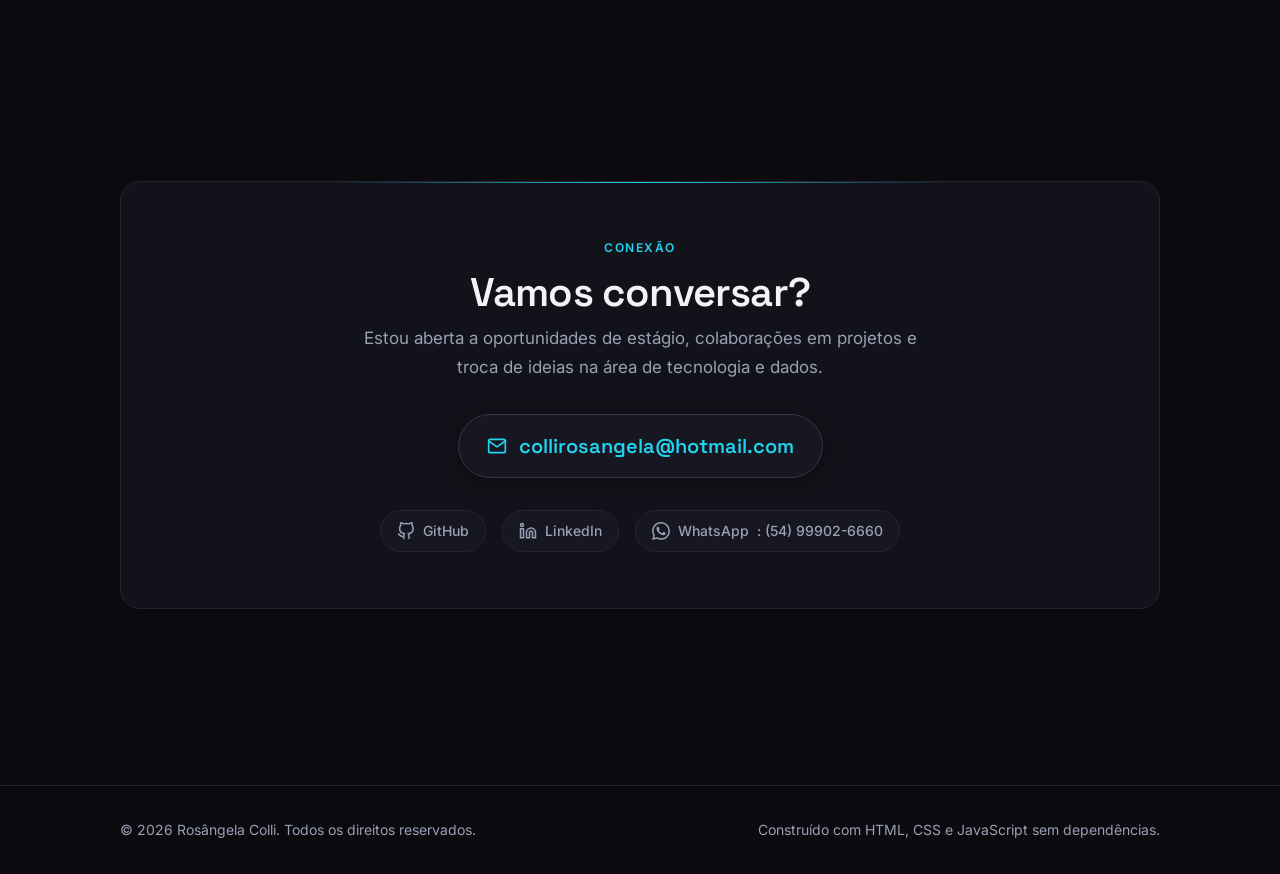
==== commit 2db853d4: "renomeia foto de perfil para forcar atualizacao do cache" ====
--- a/index.html
+++ b/index.html
@@ -12,13 +12,13 @@
   <meta property="og:url" content="https://rosangelacolli01-cloud.github.io/">
   <meta property="og:title" content="Rosângela Colli — Estudante de Ciência da Computação &amp; Análise de Dados">
   <meta property="og:description" content="Portfólio de Rosângela Colli. Estudante de Ciência da Computação e Análise de Dados. Projetos em Python, Dados e Inteligência Artificial.">
-  <meta property="og:image" content="https://rosangelacolli01-cloud.github.io/assets/img/foto-perfil.jpg">
+  <meta property="og:image" content="https://rosangelacolli01-cloud.github.io/assets/img/foto-perfil-2.jpg">
   
   <!-- Twitter Card -->
   <meta name="twitter:card" content="summary">
   <meta name="twitter:title" content="Rosângela Colli — Estudante de Ciência da Computação &amp; Análise de Dados">
   <meta name="twitter:description" content="Portfólio de Rosângela Colli. Estudante de Ciência da Computação e Análise de Dados.">
-  <meta name="twitter:image" content="https://rosangelacolli01-cloud.github.io/assets/img/foto-perfil.jpg">
+  <meta name="twitter:image" content="https://rosangelacolli01-cloud.github.io/assets/img/foto-perfil-2.jpg">
 
   <!-- Favicon -->
   <link rel="icon" type="image/svg+xml" href="assets/img/favicon.svg">
@@ -100,7 +100,7 @@
 
           <div class="hero-media reveal">
             <div class="profile-frame">
-              <img src="assets/img/foto-perfil.jpg" alt="Foto de perfil de Rosângela Colli" class="profile-img" width="600" height="600" data-i18n-attr="alt:a11y.profile-photo">
+              <img src="assets/img/foto-perfil-2.jpg" alt="Foto de perfil de Rosângela Colli" class="profile-img" width="600" height="600" data-i18n-attr="alt:a11y.profile-photo">
             </div>
           </div>
         </div>
